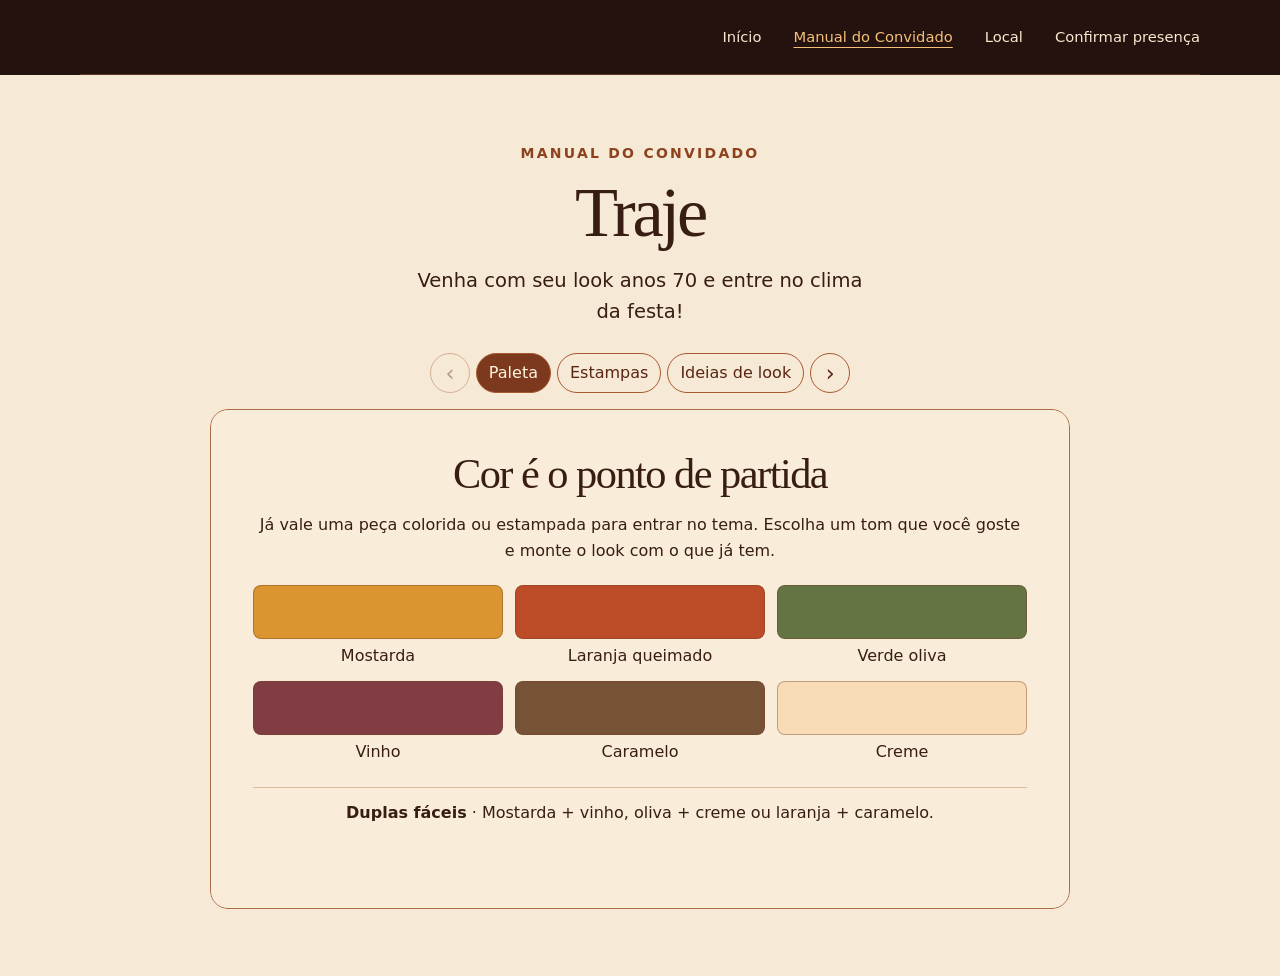
==== manual.html @ 23a3707b "first commit" ====
<!doctype html>
<html lang="pt-BR"><head><meta charset="utf-8"><meta name="viewport" content="width=device-width, initial-scale=1"><meta name="theme-color" content="#24120e"><meta name="description" content="Convite de Jaqueline Guiducci. Guia de traje anos 70, localização e confirmação de presença."><title>Manual do Convidado · Edição Limitada · Jaqueline Guiducci</title><link rel="stylesheet" href="site.css"><link rel="stylesheet" href="manual.css?v=4"><script src="manual.js?v=4" defer></script></head>
<body class="inner-page"><header class="top wrap"><nav aria-label="Navegação"><a href="index.html">Início</a><a href="manual.html" aria-current="page">Manual do Convidado</a><a href="local.html">Local</a><a href="presenca.html">Confirmar presença</a></nav></header><main><section class="manual" id="manual"><div class="wrap"><p class="eyebrow">MANUAL DO CONVIDADO</p><h1 class="page-heading">Traje</h1><p class="lead">Venha com seu look anos 70 e entre no clima da festa!</p>
<div class="manual-carousel">
  <div class="carousel-controls">
    <button type="button" data-direction="-1" aria-label="Voltar um cartão" hidden>‹</button>
    <a href="#paleta" aria-current="true">Paleta</a>
    <a href="#estampas">Estampas</a>
    <a href="#looks">Ideias de look</a>
    <button type="button" data-direction="1" aria-label="Avançar um cartão" hidden>›</button>
  </div>
  <div class="carousel-track" tabindex="0" aria-label="Cartões do manual do convidado">
    <article class="carousel-card" id="paleta">
      <h2>Cor é o ponto de partida</h2>
      <p>Já vale uma peça colorida ou estampada para entrar no tema. Escolha um tom que você goste e monte o look com o que já tem.</p>
      <ul class="palette">
        <li><span style="--swatch:#db9530"></span>Mostarda</li>
        <li><span style="--swatch:#bc4c27"></span>Laranja queimado</li>
        <li><span style="--swatch:#657443"></span>Verde oliva</li>
        <li><span style="--swatch:#813d43"></span>Vinho</li>
        <li><span style="--swatch:#765237"></span>Caramelo</li>
        <li><span style="--swatch:#f7dcb6"></span>Creme</li>
      </ul>
      <p class="look-tip"><strong>Duplas fáceis</strong> · Mostarda + vinho, oliva + creme ou laranja + caramelo.</p>
    </article>
    <article class="carousel-card" id="estampas">
      <h2>Estampas com personalidade</h2>
      <p>As estampas dos anos 70 podem entrar na camisa, no vestido, no lenço ou em qualquer peça que você já tenha.</p>
      <ul class="patterns">
        <li><span class="pattern geometric" aria-hidden="true"></span>Geométrica</li>
        <li><span class="pattern floral" aria-hidden="true"></span>Floral grande</li>
        <li><span class="pattern striped" aria-hidden="true"></span>Listras</li>
        <li><span class="pattern psychedelic" aria-hidden="true"></span>Psicodélica</li>
      </ul>
      <p class="look-tip"><strong>Combinação rápida</strong> · Pegue uma cor da estampa e repita em outra peça.</p>
    </article>
    <article class="carousel-card" id="looks">
      <h2>Do retrô à pista</h2>
      <div class="look-grid">
        <img src="assets/looks.webp" alt="Looks dos anos 70 com macacão brilhante, camisas de gola larga, calças boca de sino e vestido estampado" width="1200" height="800" loading="lazy">
        <ul>
          <li><strong>Retrô de boa</strong> · Camisa estampada e jeans reto ou boca de sino.</li>
          <li><strong>Colorido sem esforço</strong> · Vestido floral, macacão colorido ou um lenço chamativo.</li>
          <li><strong>Modo discoteca</strong> · Paetês, tecidos metalizados ou plataformas.</li>
        </ul>
      </div>
    </article>
    <article class="carousel-card look-card"><h2>Jeans com atitude</h2><div class="look-grid"><img src="assets/look-1.webp" alt="Camisa geométrica e jeans de cintura alta" loading="lazy"><p>Camisa geométrica em mostarda e vinho, jeans de cintura alta e bota caramelo.</p></div></article>
    <article class="carousel-card look-card"><h2>Floral à tarde</h2><div class="look-grid"><img src="assets/look-2.webp" alt="Vestido floral com cinto largo" loading="lazy"><p>Vestido midi de flores grandes, cinto largo e sandália plataforma.</p></div></article>
    <article class="carousel-card look-card"><h2>Boca de sino colorida</h2><div class="look-grid"><img src="assets/look-3.webp" alt="Calça verde boca de sino e lenço laranja" loading="lazy"><p>Calça boca de sino verde-oliva, camiseta creme e lenço laranja estampado.</p></div></article>
    <article class="carousel-card look-card"><h2>Brilho de discoteca</h2><div class="look-grid"><img src="assets/look-4.webp" alt="Blusa dourada metalizada e calça vinho" loading="lazy"><p>Blusa metalizada, calça vinho de cintura alta e argolas douradas.</p></div></article>
    <article class="carousel-card look-card"><h2>Gola larga e listras</h2><div class="look-grid"><img src="assets/look-5.webp" alt="Camisa listrada de gola larga e calça marrom" loading="lazy"><p>Camisa listrada em caramelo e creme, calça marrom e sapato de couro.</p></div></article>
    <article class="carousel-card look-card"><h2>Floral e boca de sino</h2><div class="look-grid"><img src="assets/look-6.webp" alt="Camisa floral verde-oliva e calça creme boca de sino" loading="lazy"><p>Camisa de gola larga com flores laranja, calça creme boca de sino e botas caramelo.</p></div></article>
    <article class="carousel-card look-card"><h2>Cetim na pista</h2><div class="look-grid"><img src="assets/look-7.webp" alt="Camisa de cetim vinho e calça azul-marinho" loading="lazy"><p>Camisa de cetim vinho, calça azul-marinho boca de sino e sapatos plataforma marrons.</p></div></article>
  </div>
</div></div></section>
</main></body></html>
---- site.css ----
:root{color-scheme:dark;--dark:#24120e;--cream:#f8e8ce;--gold:#f5bf79;--line:#a9623b75;--paper:#f6e9d5;--ink:#381d12;scroll-behavior:smooth}*{box-sizing:border-box}body{margin:0;background:var(--dark);color:var(--cream);font-family:system-ui,sans-serif;line-height:1.6}a{color:inherit}a:focus-visible{outline:2px solid currentColor;outline-offset:5px}[hidden]{display:none!important}.wrap{width:min(1120px,calc(100% - 48px));margin-inline:auto}.top{min-height:75px;display:flex;align-items:center;justify-content:space-between;gap:18px;border-bottom:1px solid var(--line)}.top a{text-decoration:none}.brand{font:1.15rem Georgia,serif}.brand span,footer span{color:var(--gold);padding-inline:.25em}nav{display:flex;gap:clamp(12px,3vw,32px);font-size:.92rem}nav a:hover{color:var(--gold)}.hero{display:grid;grid-template-columns:minmax(0,430px) 1fr;align-items:center;gap:clamp(36px,8vw,105px);padding-block:48px 74px}.cover{border:1px solid var(--line);border-radius:22px;overflow:hidden;box-shadow:0 22px 70px #0005}.cover img{width:100%;height:auto;display:block}.eyebrow{font-size:.875rem;font-weight:700;letter-spacing:.16em;color:var(--gold);margin:0 0 12px}.eyebrow span{padding-inline:.4em}h1,h2,h3{font-family:Georgia,serif;font-weight:400;line-height:1.04;margin:0}h1{font-size:clamp(3rem,7vw,6.85rem);letter-spacing:-.045em}h2{font-size:clamp(2.25rem,5vw,4.25rem);letter-spacing:-.036em}h3{font-size:1.8rem}.lead{font-size:clamp(1.05rem,2vw,1.22rem);max-width:36ch}.actions{display:flex;flex-wrap:wrap;gap:12px;margin-top:28px}.button{border-radius:100px;display:inline-flex;align-items:center;justify-content:center;padding:11px 19px;min-height:46px;border:1px solid #bd845c;text-decoration:none;font-size:.93rem;font-weight:650}.button:hover{background:#eea25c24}.solid{background:var(--gold);color:#32190f;border-color:transparent}.solid:hover{background:#ffd599}.manual{padding-block:67px;background:var(--paper);color:var(--ink);text-align:center}.manual .eyebrow{color:#8d421e}.manual .lead{margin:15px auto 26px}.manual figure{max-width:760px;margin:0 auto;border:1px solid #b6784c8c;border-radius:18px;overflow:hidden;background:#f4e6cf}.manual img{display:block;width:100%;height:auto}.manual figcaption{display:grid;grid-template-columns:1fr 1fr}.manual figcaption div{padding:19px 12px}.manual figcaption div+div{border-left:1px solid #b6784c8c}.manual figcaption p{margin:7px 0 0}.details{display:grid;grid-template-columns:1fr 1fr;padding-block:70px;gap:48px}.details section+section{border-left:1px solid var(--line);padding-left:48px}.map{border:1px solid var(--line);border-radius:14px;overflow:hidden;margin:18px 0 12px}.map p{margin:0;padding:16px;color:var(--cream)}iframe{display:block;width:100%;border:0;min-height:280px}#rsvp iframe{min-height:640px}footer{padding-block:23px;border-top:1px solid var(--line);font-size:.92rem}section[id]{scroll-margin-top:24px}@media(max-width:720px){.wrap{width:calc(100% - 32px)}.hero{grid-template-columns:1fr;text-align:center;gap:24px;padding-block:24px 44px}.cover{width:min(100%,340px);margin:auto;order:1}.hero-copy{order:0}.hero .lead{margin-inline:auto}.actions{justify-content:center;margin-top:20px}.manual{padding-block:42px}.details{grid-template-columns:1fr;gap:28px;padding-block:42px}.details section+section{border-left:0;border-top:1px solid var(--line);padding:28px 0 0}}@media(max-width:380px){.top{flex-wrap:wrap;justify-content:center;padding-block:10px;gap:6px 20px}.manual figcaption p{font-size:.93rem}}@media(prefers-reduced-motion:reduce){:root{scroll-behavior:auto}}

/* A animação do v4 compõe a abertura da página. */
.benjamim-scroll{height:auto;background:var(--dark)}
.benjamim-stage{position:relative;top:auto;height:auto;min-height:clamp(590px,calc(100svh - 75px),840px);display:grid;align-items:center;overflow:hidden;background:#25110a}
.benjamim-stage::after{content:"";position:absolute;inset:19px;z-index:25;border:1px solid #cf825a83;border-radius:25px;pointer-events:none}
.benjamim-stage .title-wrap{position:relative;left:auto;top:auto;transform:none;opacity:1;width:min(1120px,calc(100% - 100px));margin-inline:auto;padding:42px 0;align-items:flex-start;filter:none;pointer-events:auto}
.title-wrap .title-frame{margin:0;padding:0;border:0;background:none;box-shadow:none;transform:none;filter:none}
.title-wrap .title-frame::before,.title-wrap .title-frame::after{display:none}
.home-logo,.home-name{display:block;height:auto;filter:drop-shadow(0 8px 16px #1e0807b8)}
.home-logo{width:min(42vw,480px)}
.home-name{width:min(33vw,362px);margin:12px 0}
.event-date{color:#ffe3ac;letter-spacing:.12em;font-size:clamp(.83rem,1.6vw,1.05rem);font-weight:750;margin:9px 0 0;text-shadow:0 2px 8px #180806}
.event-date span{color:var(--gold);padding-inline:.25em}
.benjamim-stage .actions{margin-top:22px}
.benjamim-stage .button{cursor:pointer;font-family:inherit}
.benjamim-stage .button:not(.solid){background:#28120bd9}
.home-globe{position:absolute;top:-9%;right:4%;height:93%;width:min(55%,680px);object-fit:contain;object-position:top center;pointer-events:none;z-index:4;animation:globe-sway 8s ease-in-out infinite;transform-origin:50% 0}
@keyframes globe-sway{0%,100%{transform:rotate(-2deg)}50%{transform:rotate(2deg)}}
.benjamim-stage .bg-base{filter:brightness(.63) saturate(.84)}
.benjamim-stage .bg-stack{opacity:.72}
.benjamim-stage .neon-haze{background:#e38a34;opacity:.13}
.benjamim-stage .palm-stream,.benjamim-stage .popup-layer,.benjamim-stage .statue-layer,.benjamim-stage .tracking,.benjamim-stage .corner-code{display:none}
.benjamim-stage .flight-actors,.benjamim-stage .dolphin-layer{opacity:.19}
.benjamim-stage .scanlines,.benjamim-stage.hard-glitch .scanlines{opacity:.13}
.benjamim-stage .screen-interference,.benjamim-stage.hard-glitch .screen-interference{opacity:.12}
@media(max-width:720px){
 .benjamim-stage{min-height:650px}
 .benjamim-stage::after{inset:11px;border-radius:20px}
 .benjamim-stage .title-wrap{width:calc(100% - 40px);align-items:center;padding:240px 0 38px}
 .home-logo{width:min(82vw,370px)}
 .home-name{width:min(64vw,265px);margin:8px 0}
 .home-globe{right:50%;translate:50% 0;top:-29px;width:86%;height:365px}
 .benjamim-stage .actions{gap:9px;margin-top:17px}
 .benjamim-stage .button{padding-inline:13px}
}

.top{justify-content:flex-end}
.top nav{flex-wrap:wrap;align-items:center;justify-content:flex-end;padding-block:10px}
.top [aria-current=page]{color:var(--gold);text-decoration:underline;text-underline-offset:5px}
.home-page .title-wrap .title-frame{order:0}
.home-page .title-wrap{display:flex}
.home-page .home-year{order:1;display:block;width:min(24vw,235px);height:auto;margin:9px 0 2px;filter:drop-shadow(0 6px 12px #290d05)}
.home-page .home-name{order:2;margin:9px 0 4px}
.home-page .event-date{order:3}
.home-page .actions{order:4;margin-top:17px}
.home-page .home-logo{width:min(39vw,400px)}
.home-page .home-name{width:min(32vw,320px)}
.home-page .benjamim-stage{width:100%;min-height:max(570px,calc(100svh - 75px))}
.standalone{padding-block:70px;max-width:760px}
.standalone .map{max-width:680px}
.inner-page .page-heading{font-size:clamp(2.4rem,6vw,4.4rem)}
@media(max-width:720px){
 .top{justify-content:center}
 .top nav{justify-content:center;font-size:.875rem}
 .home-page .home-logo{width:min(71vw,305px)}
 .home-page .home-year{width:min(40vw,165px)}
 .home-page .home-name{width:min(57vw,238px)}
 .home-page .title-wrap{padding:190px 0 30px}
 .home-page .home-globe{height:275px}
 .home-page .benjamim-stage{min-height:max(620px,calc(100svh - 75px))}
 .standalone{padding-block:45px}
}

.venue-photo{margin:24px 0 16px;border:1px solid var(--line);border-radius:16px;overflow:hidden}
.venue-photo img{display:block;width:100%;height:auto}
.place-code{color:var(--gold);font-weight:650}
.home-globe{width:min(48vw,660px,69svh);height:auto;aspect-ratio:850/838;right:7%;top:1%;animation:none}
.home-globe img{display:block;width:100%;height:auto}
.home-globe canvas{position:absolute;left:13.65%;top:20.05%;width:72.5%;height:77.15%;display:none}
.home-globe.is-spinning img{clip-path:inset(0 0 78.8% 0)}
.home-globe.is-spinning canvas{display:block}
.glint{position:absolute;width:15%;aspect-ratio:1;z-index:2;transform:translate(-50%,-50%);background:radial-gradient(circle,#fff 0%,#ffdc92 5%,#ffc76f75 14%,transparent 53%);opacity:.25;animation:globe-glint 5s ease-in-out infinite}
.glint::before,.glint::after{content:"";position:absolute;inset:48% 0;background:linear-gradient(90deg,transparent,#fff1cd,transparent);border-radius:50%}
.glint::after{transform:rotate(90deg)}
.glint-a{left:64%;top:36%}
.glint-b{left:31%;top:48%;animation-delay:-1.8s}
.glint-c{left:73%;top:66%;animation-delay:-3.5s}
@keyframes globe-glint{0%,78%,100%{opacity:.12;scale:.72}85%{opacity:1;scale:1.35}93%{opacity:.36;scale:.94}}
@media(max-width:720px){.home-page .home-globe{right:50%;top:-10px;width:min(76vw,305px);height:auto}}
@media(prefers-reduced-motion:reduce){.glint{animation:none;opacity:.45}.home-globe.is-spinning img{clip-path:none}.home-globe.is-spinning canvas{display:none}}
.home-page .home-globe{z-index:26}
.home-globe .globe-static{clip-path:inset(0 0 78.8% 0)}
.home-globe .globe-rotation{position:absolute;left:13.65%;top:20.05%;width:72.5%;height:77.15%}
.home-globe .globe-title{position:absolute;z-index:3;left:50%;top:58%;width:69%;transform:translate(-50%,-50%);margin:0;filter:drop-shadow(0 5px 12px #240900b8)}
.home-globe .globe-title img{width:100%;height:auto}
.venue-layout{display:grid;grid-template-columns:minmax(0,.95fr) minmax(0,1.05fr);gap:clamp(24px,5vw,66px);max-width:1120px;padding-block:42px;align-items:start}
.venue-layout .venue-photo{max-width:330px;margin:16px 0 0}
.venue-map .map{margin-top:0}
.venue-map iframe{height:clamp(300px,53vh,490px)}
@media(max-width:720px){.venue-layout{grid-template-columns:1fr;gap:22px}.venue-layout .venue-photo{max-width:260px}.venue-map iframe{height:300px}}
@media(prefers-reduced-motion:reduce){.home-globe .globe-static{clip-path:none}.home-globe .globe-rotation{display:none}}

/* Os quadros giram sobre o próprio eixo; a corrente e a arte ficam no lugar. */
.home-globe .globe-static{clip-path:none}
.globe-spin{display:none;position:absolute;left:13.65%;top:20.05%;width:72.5%;height:77.15%;background:url("assets/globo-quadros-v5.webp") no-repeat 0 0 / 2400% 100%}
.effects-playing .globe-static{clip-path:inset(0 0 78.8% 0)}
.effects-playing .globe-spin{display:block;animation:disc-spin 3.2s steps(23,end) infinite!important}
@keyframes disc-spin{to{background-position:100% 0}}
.home-globe .glint{z-index:4;width:19%;opacity:.64;animation:none}
.home-globe .glint-a{left:61%;top:25%}
.home-globe .glint-b{left:19%;top:43%}
.home-globe .glint-c{left:81%;top:68%}
.home-globe .glint-d{left:35%;top:84%}
.home-globe .glint-e{left:86%;top:35%}
.effects-playing .glint{animation:disc-flash 2.5s ease-in-out infinite!important}
.effects-playing .glint-b{animation-delay:-.5s!important}
.effects-playing .glint-c{animation-delay:-1s!important}
.effects-playing .glint-d{animation-delay:-1.5s!important}
.effects-playing .glint-e{animation-delay:-2s!important}
@keyframes disc-flash{0%,66%,100%{opacity:.16;scale:.62}78%{opacity:1;scale:1.45}89%{opacity:.52;scale:1.05}}
.dance-lights{position:absolute;inset:0;pointer-events:none;z-index:5;overflow:hidden}
.dance-lights::before,.dance-lights::after{content:"";position:absolute;inset:-35%;background:conic-gradient(from 15deg at 67% 42%,transparent 0 15%,#ffc16637 17%,transparent 19% 45%,#a649242d 47%,transparent 50% 79%,#f2a74c29 82%,transparent 85%);opacity:0}
.effects-playing .dance-lights::before{animation:dance-sweep 8s ease-in-out infinite alternate!important}
.effects-playing .dance-lights::after{animation:dance-sweep 11s ease-in-out -4s infinite alternate-reverse!important}
@keyframes dance-sweep{from{transform:rotate(-11deg);opacity:.36}to{transform:rotate(18deg);opacity:1}}
.effects-paused .benjamim-stage :not(.motion-toggle){animation-play-state:paused!important}
.effects-paused #fxCanvas,.effects-paused .flight-actors,.effects-paused .dolphin-layer,.effects-paused .glitch-slices,.effects-paused .screen-interference,.effects-paused .glitch-bar,.effects-paused .start-flash{visibility:hidden}
@media(max-width:720px){.home-page .title-wrap{padding-bottom:72px}}

/* Paleta quente de discoteca na abertura. */
.home-page .title-wrap .home-name{width:min(42vw,440px);margin:0 0 8px}
@media(min-width:721px){.home-page .title-wrap{top:-20px}}
.home-page .bg-base{filter:brightness(.78) saturate(1.13)}
.home-page .bg-stack{opacity:.85}
.home-page .bg-red,.home-page .bg-cyan,.home-page #fxCanvas,
.home-page .vhs-roll,.home-page .glitch-bar,.home-page .screen-interference{display:none}
.home-page .light-sweep{background:linear-gradient(105deg,transparent 40%,#ffbc654a 49%,#e58b3c23 51%,transparent 59%)}
.home-page .edge-vignette{background:radial-gradient(ellipse,transparent 44%,#26100719 70%,#1c0b0577 100%);box-shadow:inset 0 0 7vw #190a0666}
.home-page .glint{filter:drop-shadow(0 0 7px #ffbf60)}
@media(max-width:720px){
 .home-page .title-wrap .home-name{width:min(68vw,285px)}
 .home-page .title-wrap{padding-bottom:34px}
 .home-page .top nav{row-gap:4px}
}

/* Reflexos extras, independentes das luzes e do giro do globo. */
.extra-reflections{position:absolute;inset:0;z-index:27;pointer-events:none}
.extra-reflections i{position:absolute;width:clamp(18px,3.3vw,51px);aspect-ratio:1;translate:-50% -50%;color:#ffdc9d;opacity:.42;filter:drop-shadow(0 0 7px #ffad56)}
.extra-reflections i::before{content:"";display:block;width:100%;height:100%;background:currentColor;clip-path:polygon(50% 0,58% 42%,100% 50%,58% 58%,50% 100%,42% 58%,0 50%,42% 42%)}
.extra-reflections i:nth-child(1){left:58%;top:23%}
.extra-reflections i:nth-child(2){left:53%;top:65%;width:clamp(13px,1.9vw,29px)}
.extra-reflections i:nth-child(3){left:91%;top:77%;width:clamp(15px,2.6vw,38px)}
.effects-playing .extra-reflections i{animation:reflection-shimmer 7s ease-in-out infinite alternate}
.effects-playing .extra-reflections i:nth-child(2){animation-delay:-2s}
.effects-playing .extra-reflections i:nth-child(3){animation-delay:-4s}
@keyframes reflection-shimmer{from{opacity:.27;transform:translateY(5px) scale(.82)}to{opacity:.78;transform:translateY(-7px) scale(1.08)}}
@media(max-width:720px){
 .extra-reflections i:nth-child(1){left:19%;top:16%}
 .extra-reflections i:nth-child(2){left:82%;top:27%}
 .extra-reflections i:nth-child(3){left:87%;top:55%}
}
---- manual.css ----
.manual-carousel{max-width:860px;margin-inline:auto}
.carousel-hint{font-size:.92rem;margin-bottom:10px}
.carousel-controls{display:flex;flex-wrap:wrap;justify-content:center;gap:6px;margin-bottom:16px}
.carousel-controls :is(a,button){font:inherit;color:#592514;padding:5px 12px;border:1px solid #a85932;border-radius:2rem;background:transparent;min-height:40px;text-decoration:none;display:inline-grid;place-items:center}
.carousel-controls button{font-size:1.4rem;line-height:1;cursor:pointer;min-width:40px}
.carousel-controls button:disabled{opacity:.4;cursor:default}
.carousel-controls [aria-current=true]{background:#7d391e;color:#fff4df}
.carousel-track{display:flex;overflow-x:auto;scroll-snap-type:x mandatory;border-radius:18px;scrollbar-width:thin;scrollbar-color:#a85932 #eed8bb}
.carousel-card{flex:0 0 100%;min-width:0;scroll-snap-align:start;background:#f9edda;border:1px solid #ad6c46;border-radius:18px;padding:clamp(20px,4vw,42px)}
.carousel-card h2{font-size:clamp(1.7rem,4vw,2.65rem)}
.palette,.patterns,.look-grid ul{list-style:none;padding:0}
.palette,.patterns{display:grid;gap:12px;grid-template-columns:repeat(3,minmax(0,1fr));margin:22px 0}
.patterns{grid-template-columns:repeat(4,minmax(0,1fr))}
.palette span,.pattern{display:block;height:54px;margin-bottom:4px;border:1px solid #713c2866;border-radius:8px;background-color:var(--swatch)}
.geometric{background:repeating-conic-gradient(#be522a 0 25%,#f0ce84 0 50%,#76503a 0 75%,#db9530 0) 0 0/34px 34px}
.floral{background:radial-gradient(circle,#efce80 0 11%,#a94f3a 12% 29%,transparent 31%) 0 0/26px 26px #68764b}
.striped{background:repeating-linear-gradient(45deg,#a7492a 0 10px,#e39830 10px 20px,#f6daad 20px 29px,#794a31 29px 38px)}
.psychedelic{background:repeating-radial-gradient(ellipse at bottom left,#783d45 0 8px,#d37737 9px 17px,#eccb85 18px 25px)}
.look-tip{border-top:1px solid #ad6c4666;padding-top:12px;margin-bottom:0}
.look-grid{display:grid;grid-template-columns:1.35fr 1fr;align-items:center;gap:20px;margin-top:20px;text-align:left}
.look-grid img{border-radius:9px}.look-grid li+li{margin-top:12px}
@media(max-width:560px){.patterns{grid-template-columns:repeat(2,minmax(0,1fr))}.look-grid{grid-template-columns:1fr}.carousel-controls{gap:4px}.carousel-controls :is(a,button){padding-inline:8px;font-size:.84rem}.carousel-controls button{font-size:1.3rem;min-width:32px}}

.look-card .look-grid{grid-template-columns:minmax(0,260px) minmax(0,1fr);max-width:630px;margin-inline:auto}
.look-card img{height:350px;object-fit:contain;background:#f0dfc5}
@media(max-width:560px){.look-card .look-grid{grid-template-columns:1fr;text-align:center}.look-card img{height:280px}}
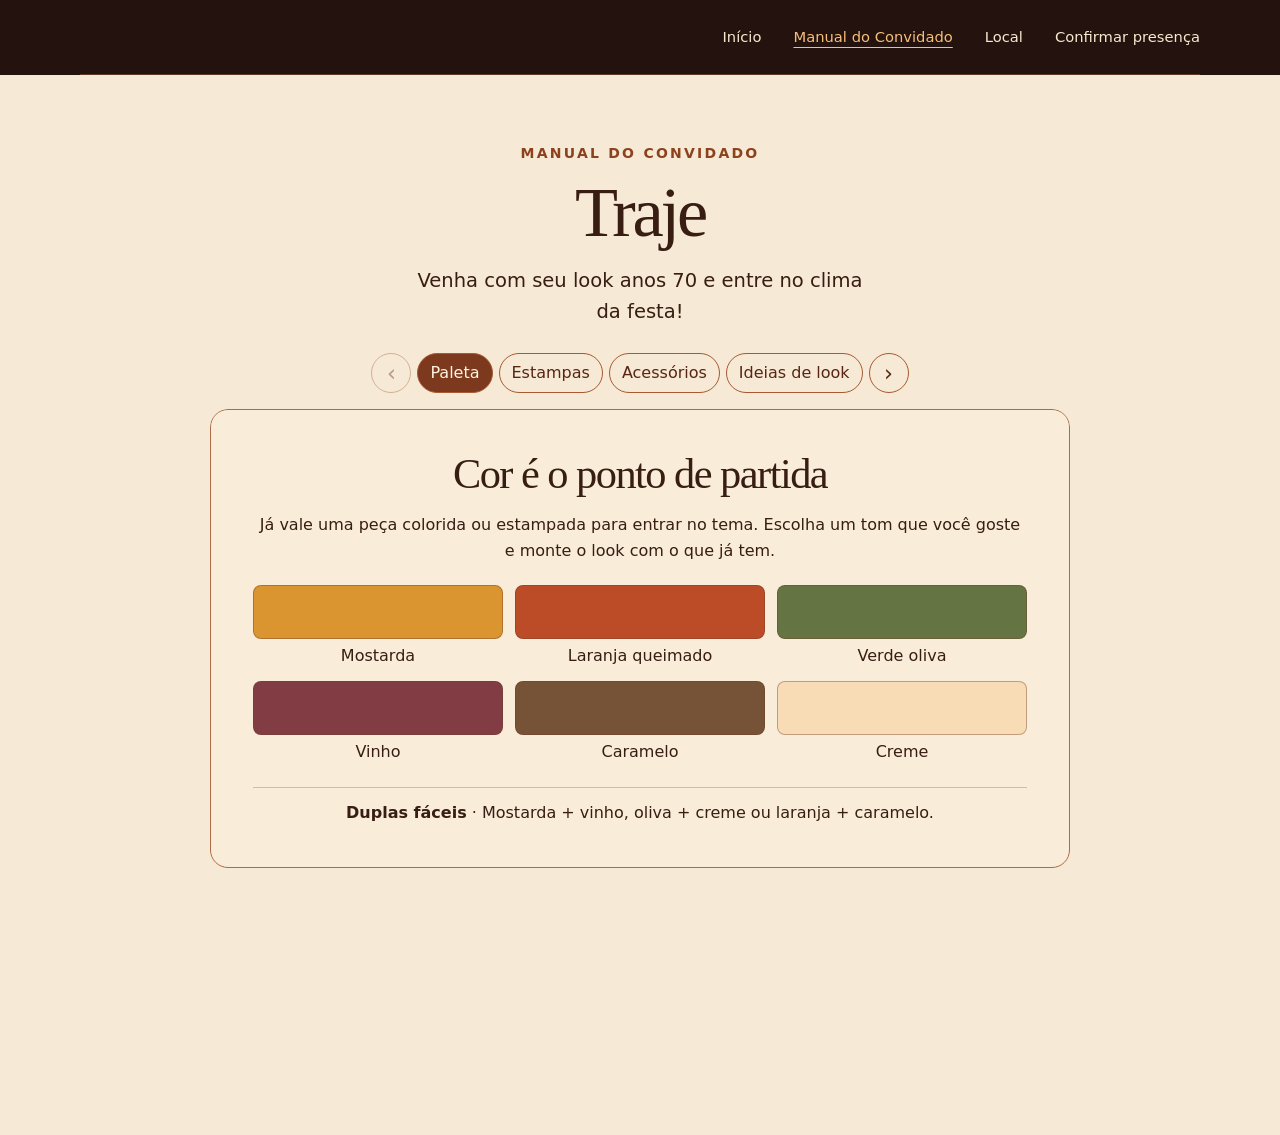
==== commit d170cc62: "acessorios" ====
--- a/manual.html
+++ b/manual.html
@@ -1,11 +1,12 @@
 <!doctype html>
-<html lang="pt-BR"><head><meta charset="utf-8"><meta name="viewport" content="width=device-width, initial-scale=1"><meta name="theme-color" content="#24120e"><meta name="description" content="Convite de Jaqueline Guiducci. Guia de traje anos 70, localização e confirmação de presença."><title>Manual do Convidado · Edição Limitada · Jaqueline Guiducci</title><link rel="stylesheet" href="site.css"><link rel="stylesheet" href="manual.css?v=4"><script src="manual.js?v=4" defer></script></head>
+<html lang="pt-BR"><head><meta charset="utf-8"><meta name="viewport" content="width=device-width, initial-scale=1"><meta name="theme-color" content="#24120e"><meta name="description" content="Convite de Jaqueline Guiducci. Guia de traje anos 70, localização e confirmação de presença."><title>Manual do Convidado · Edição Limitada · Jaqueline Guiducci</title><link rel="stylesheet" href="site.css"><link rel="stylesheet" href="manual.css?v=19"><script src="manual.js?v=4" defer></script></head>
 <body class="inner-page"><header class="top wrap"><nav aria-label="Navegação"><a href="index.html">Início</a><a href="manual.html" aria-current="page">Manual do Convidado</a><a href="local.html">Local</a><a href="presenca.html">Confirmar presença</a></nav></header><main><section class="manual" id="manual"><div class="wrap"><p class="eyebrow">MANUAL DO CONVIDADO</p><h1 class="page-heading">Traje</h1><p class="lead">Venha com seu look anos 70 e entre no clima da festa!</p>
 <div class="manual-carousel">
   <div class="carousel-controls">
     <button type="button" data-direction="-1" aria-label="Voltar um cartão" hidden>‹</button>
     <a href="#paleta" aria-current="true">Paleta</a>
     <a href="#estampas">Estampas</a>
+    <a href="#acessorios">Acessórios</a>
     <a href="#looks">Ideias de look</a>
     <button type="button" data-direction="1" aria-label="Avançar um cartão" hidden>›</button>
   </div>
@@ -34,6 +35,7 @@
       </ul>
       <p class="look-tip"><strong>Combinação rápida</strong> · Pegue uma cor da estampa e repita em outra peça.</p>
     </article>
+    <article class="carousel-card" id="acessorios"><h2>Acessórios anos 70</h2><div class="acessorios"><figure><img src="assets/acessorio-argolas.webp" alt="Argolas douradas marteladas" width="360" height="360" loading="lazy"><figcaption><strong>Brincos</strong> Prenda o cabelo de um lado para destacar as argolas.</figcaption></figure><figure><img src="assets/acessorio-colar.webp" alt="Corrente com pingente cor de âmbar" width="360" height="360" loading="lazy"><figcaption><strong>Colar</strong> Use um pingente comprido sobre uma blusa lisa.</figcaption></figure><figure><img src="assets/acessorio-lenco.webp" alt="Lenço floral em laranja, creme e oliva" width="360" height="360" loading="lazy"><figcaption><strong>Lenço</strong> Dê um nó no pescoço ou faça uma faixa para o cabelo.</figcaption></figure><figure><img src="assets/acessorio-pulseiras.webp" alt="Pulseiras largas em tons de mel e ferrugem" width="360" height="360" loading="lazy"><figcaption><strong>Pulseiras</strong> Empilhe duas ou três no mesmo pulso.</figcaption></figure><figure><img src="assets/acessorio-oculos.webp" alt="Óculos quadrados com lentes cor de mel" width="360" height="360" loading="lazy"><figcaption><strong>Óculos</strong> Combine a armação grande com uma camisa de gola aberta.</figcaption></figure><figure><img src="assets/acessorio-cinto.webp" alt="Cinto trançado com fivela dourada" width="360" height="360" loading="lazy"><figcaption><strong>Cinto</strong> Passe pelo cós do jeans boca de sino.</figcaption></figure></div></article>
     <article class="carousel-card" id="looks">
       <h2>Do retrô à pista</h2>
       <div class="look-grid">
--- a/manual.css
+++ b/manual.css
@@ -24,3 +24,11 @@
 .look-card .look-grid{grid-template-columns:minmax(0,260px) minmax(0,1fr);max-width:630px;margin-inline:auto}
 .look-card img{height:350px;object-fit:contain;background:#f0dfc5}
 @media(max-width:560px){.look-card .look-grid{grid-template-columns:1fr;text-align:center}.look-card img{height:280px}}
+
+.acessorios { display:grid; grid-template-columns:repeat(3,minmax(0,1fr)); gap:18px 15px; margin-top:16px; text-align:left }
+.acessorios figure { margin:0 }
+.acessorios img { display:block; width:100%; height:clamp(88px,14vw,148px); object-fit:contain; border-radius:8px; background:#ecd2a2 }
+.acessorios figcaption { margin-top:6px; font-size:.94rem; line-height:1.35 }
+.acessorios strong { display:block }
+.carousel-track { align-items:flex-start }
+@media(max-width:560px){.acessorios{grid-template-columns:repeat(2,minmax(0,1fr));gap:12px}}
